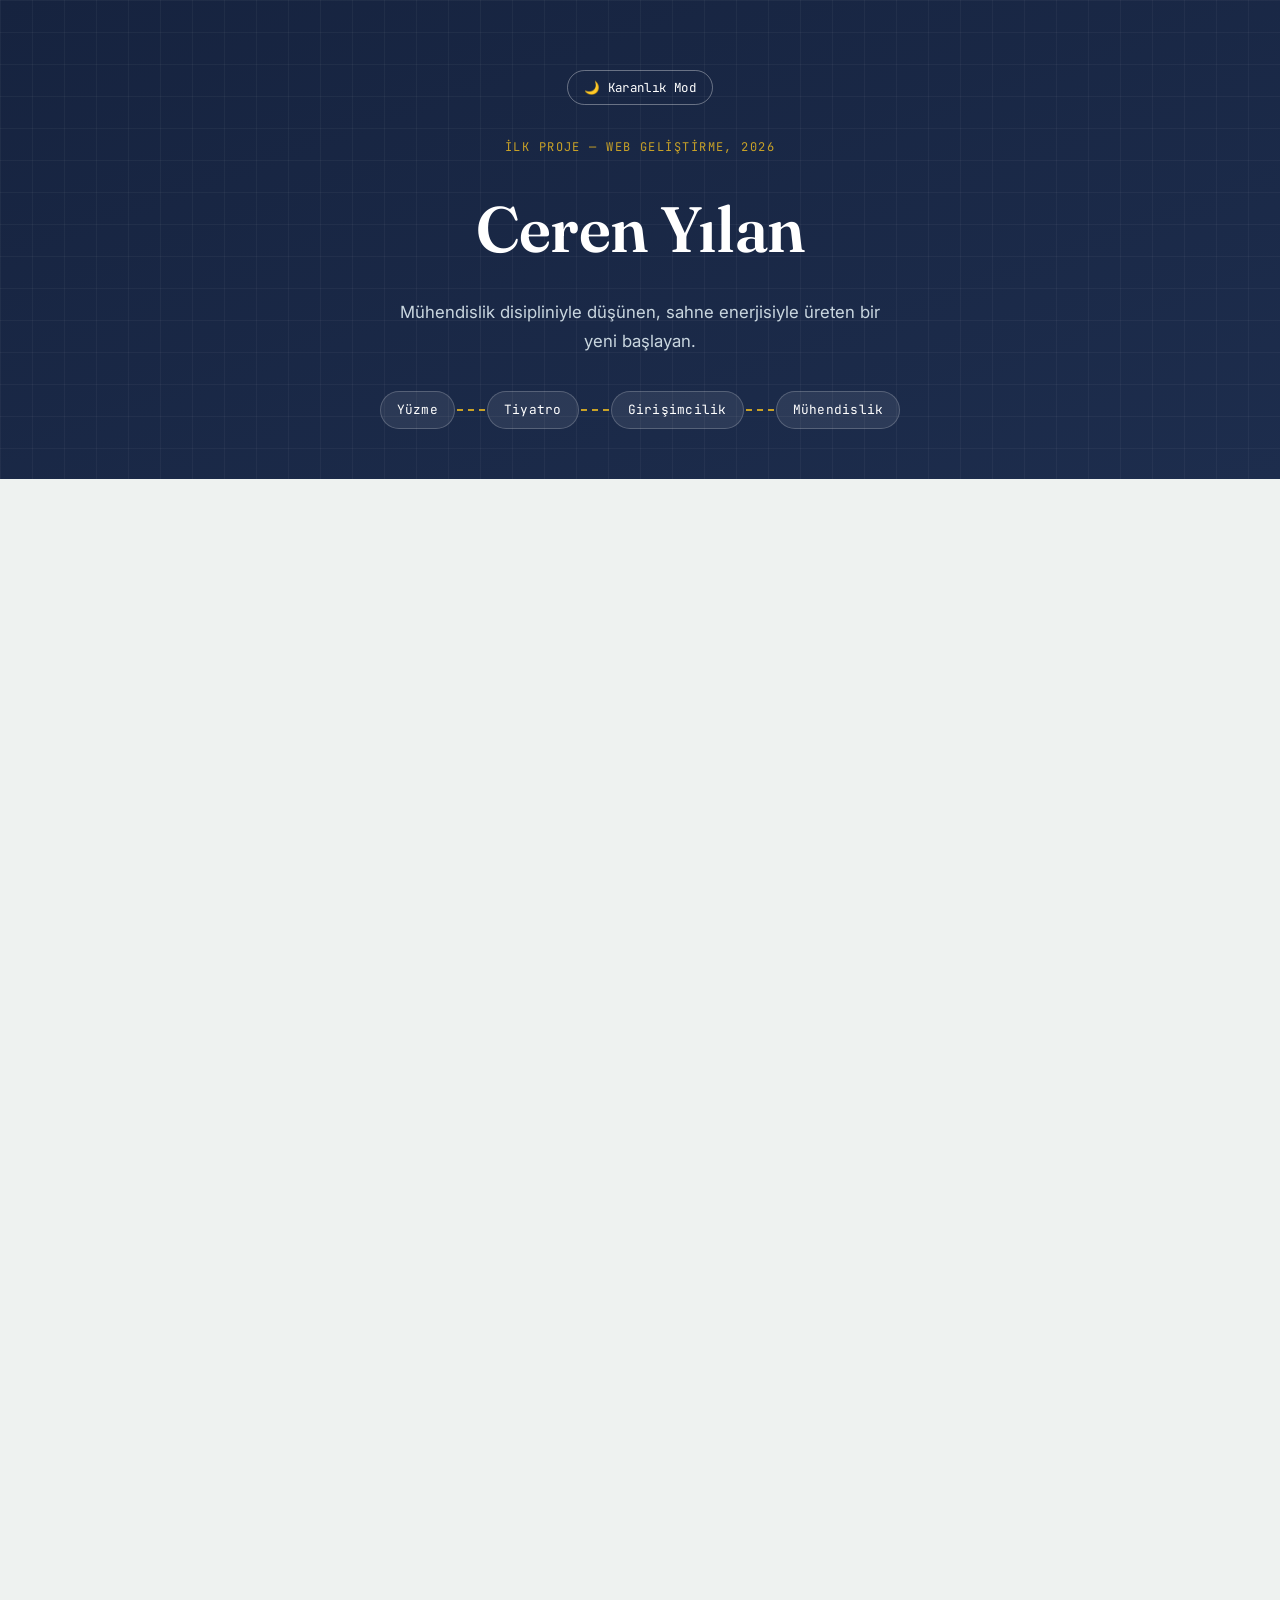
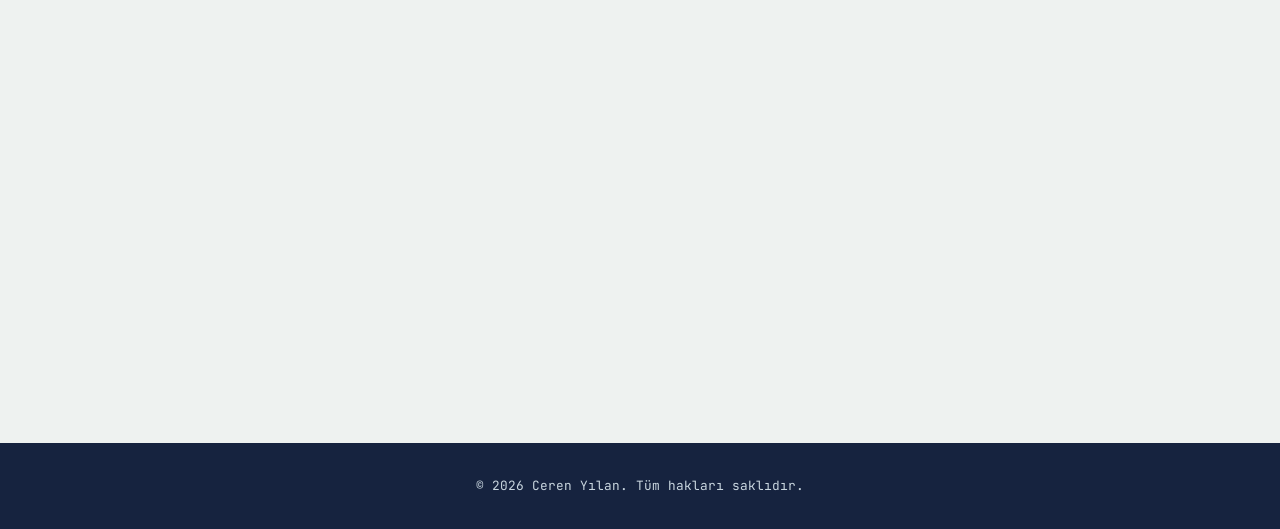
==== projeler/todo-list/index.html @ f523b633 "To-do list projesi eklendi" ====
<!DOCTYPE html>
<!-- Bu satır, tarayıcıya "bu bir HTML5 belgesi" diyor. Her HTML dosyasının en başında olmalı. -->
<html lang="tr">
<!-- <html> tüm sayfayı saran ana kutudur. lang="tr" tarayıcıya sayfanın Türkçe olduğunu söyler. -->

<head>
    <!-- <head> içindekiler EKRANDA GÖRÜNMEZ. Tarayıcıya "arkaplan bilgisi" verir. -->
    <meta charset="UTF-8">
    <!-- Türkçe karakterlerin (ş, ğ, ı, ö, ü, ç) doğru görünmesini sağlar -->
    <meta name="viewport" content="width=device-width, initial-scale=1.0">
    <!-- Telefon ve tablette sayfanın doğru ölçekte açılmasını sağlar (3. aşamada işimize yarayacak) -->
    <title>Portföyüm</title>
    <!-- Bu yazı, tarayıcı sekmesinde (tab) görünür -->
    <link rel="stylesheet" href="style.css">
    <!-- Bu satır, style.css dosyasını bu sayfaya bağlar.
         CSS ve HTML dosyaları AYNI KLASÖRDE olmalı ki bu bağlantı çalışsın. -->

    <link rel="preconnect" href="https://fonts.googleapis.com">
    <link rel="preconnect" href="https://fonts.gstatic.com" crossorigin>
    <link href="https://fonts.googleapis.com/css2?family=Fraunces:opsz,wght@9..144,500;9..144,600;9..144,700&family=Inter:wght@400;500;600&family=JetBrains+Mono:wght@500&display=swap" rel="stylesheet">
    <!-- Google Fonts'tan 3 farklı font ailesi çekiyoruz:
         Fraunces (başlıklar), Inter (gövde metni), JetBrains Mono (etiketler) -->
</head>

<body>
    <!-- <body> içindekiler EKRANDA GÖRÜNÜR. Sitenin gerçek içeriği burada. -->

    <!-- ===== ÜST KISIM / BAŞLIK ===== -->
    <header>
        <button id="tema-butonu">🌙 Karanlık Mod</button>
        <!-- Bu butona JavaScript'te "id ile" erişeceğiz -->

        <p class="eyebrow">İLK PROJE — WEB GELİŞTİRME, 2026</p>
        <!-- "eyebrow" = başlığın üstünde duran küçük, teknik görünümlü etiket -->

        <h1>Ceren Yılan</h1>
        <p class="hero-tagline">Mühendislik disipliniyle düşünen, sahne enerjisiyle üreten bir yeni başlayan.</p>

        <div class="ilgi-alanlari">
            <!-- Kulvar çizgisi mantığı: her etiket, yüzme havuzu şeridi gibi
                 kesikli bir çizgiyle birbirine bağlanıyor. Bu, "farklı
                 alanlardan geçen tek bir yol" fikrini görsel olarak anlatıyor. -->
            <span class="ilgi-etiket">Yüzme</span>
            <span class="kulvar-cizgisi"></span>
            <span class="ilgi-etiket">Tiyatro</span>
            <span class="kulvar-cizgisi"></span>
            <span class="ilgi-etiket">Girişimcilik</span>
            <span class="kulvar-cizgisi"></span>
            <span class="ilgi-etiket">Mühendislik</span>
        </div>
    </header>

    <!-- ===== HAKKIMDA BÖLÜMÜ ===== -->
    <section id="hakkimda" class="reveal">
        <p class="section-eyebrow">TANIŞMA</p>
        <h2>Hakkımda</h2>
        <p>
            Merhaba! Ben Ceren. Şu anda web geliştirmeyi öğreniyorum ve
            bu site benim ilk projem. İlgi alanlarım: yüzme, tiyatro,
            girişimcilik ve mühendislik.
        </p>
    </section>

    <!-- ===== YETENEKLER BÖLÜMÜ ===== -->
    <section id="yetenekler" class="reveal">
        <p class="section-eyebrow">ARAÇ ÇANTASI</p>
        <h2>Yetenekler</h2>
        <ul>
            <li>HTML</li>
            <li>CSS (öğreniyorum)</li>
            <li>JavaScript (öğreniyorum)</li>
        </ul>
    </section>

    <!-- ===== PROJELER BÖLÜMÜ ===== -->
    <section id="projeler" class="reveal">
        <p class="section-eyebrow">ÇALIŞMALAR</p>
        <h2>Projelerim</h2>

        <div class="proje-karti">
            <h3>Proje 1: Bu Site!</h3>
            <p>Sıfırdan HTML, CSS ve JavaScript öğrenerek yaptığım ilk portföy sitem.</p>
        </div>

        <div class="proje-karti">
            <h3>Proje 2: Yapılacaklar Listesi</h3>
            <p>Diziler, dinamik DOM oluşturma ve olay delegasyonu kullanarak yaptığım bir to-do list uygulaması.</p>
            <a href="projeler/todo-list/index.html" class="proje-linki">Projeyi Gör →</a>
        </div>
    </section>

    <!-- ===== İLETİŞİM BÖLÜMÜ ===== -->
    <section id="iletisim" class="reveal">
        <p class="section-eyebrow">BAĞLANTI</p>
        <h2>İletişim</h2>
        <p>Bana ulaşmak için:</p>
        <ul>
            <li>E-posta: <a href="mailto:cerenyilan05@gmail.com">cerenyilan05@gmail.com</a></li>
            <li>LinkedIn: <a href="https://www.linkedin.com/in/ceren-yilan">Ceren Yılan</a></li>
            <li>GitHub: <a href="https://github.com/cerenyilan">cerenyilan</a></li>
        </ul>
    </section>

    <!-- ===== ALT BİLGİ ===== -->
    <footer>
        <p>&copy; 2026 Ceren Yılan. Tüm hakları saklıdır.</p>
    </footer>

    <script src="script.js"></script>
    <!-- script etiketini body'nin EN SONUNA koyuyoruz.
         Neden? Çünkü JavaScript, sayfadaki elemanlara erişmeye çalışır
         (örn. tema-butonu). Eğer script HTML'in en başında olsaydı,
         buton henüz yüklenmeden JS onu aramaya çalışır ve HATA verirdi.
         En sona koymak, "önce sayfayı kur, sonra JS'i çalıştır" demektir. -->

</body>
</html>
---- projeler/todo-list/style.css ----
/* ============================================
   0. TASARIM TOKENLARI (CSS DEĞİŞKENLERİ)
   Bu, YENİ bir CSS kavramı: "CSS Custom Properties" (değişkenler).
   --isim: değer; şeklinde tanımlanır, sonra var(--isim) ile
   istediğin yerde kullanılır. Faydası: rengi TEK yerden değiştirip
   tüm siteye yayabilirsin, her yerde tek tek aramana gerek kalmaz.
   ============================================ */
:root {
    /* Renk paleti */
    --renk-lacivert: #16233f;      /* Ana koyu renk - mühendislik/ciddiyet */
    --renk-lacivert-2: #1d2d4d;    /* Lacivertin biraz açığı - gradyanlar için */
    --renk-kagit: #eef2f0;         /* Açık arkaplan - su/deniz köpüğü tonu */
    --renk-metin: #1c2b3a;         /* Ana metin rengi */
    --renk-teal: #1f7a72;          /* Ana vurgu - su, mühendislik */
    --renk-altin: #c9a227;         /* İkincil vurgu - sahne/tiyatro ışığı */
    --renk-gri-acik: #dfe6e3;      /* Kenarlıklar, ayraçlar için soft gri */

    /* Tipografi */
    --font-baslik: 'Fraunces', Georgia, serif;
    --font-govde: 'Inter', 'Segoe UI', Arial, sans-serif;
    --font-mono: 'JetBrains Mono', monospace;
}

/* ============================================
   1. GENEL SIFIRLAMA (RESET)
   ============================================ */
* {
    margin: 0;
    padding: 0;
    box-sizing: border-box;
}

/* ============================================
   2. TEMEL GÖVDE (BODY) AYARLARI
   ============================================ */
body {
    font-family: var(--font-govde);
    background-color: var(--renk-kagit);
    color: var(--renk-metin);
    line-height: 1.7;
    transition: background-color 0.3s ease, color 0.3s ease;
    /* Karanlık moda geçişin ANİ değil, yumuşak olmasını sağlar */
}

/* ============================================
   3. ÜST KISIM (HEADER) - YENİ TASARIM
   ============================================ */
header {
    background: linear-gradient(160deg, var(--renk-lacivert) 0%, var(--renk-lacivert-2) 100%);
    /* linear-gradient -> tek düz renk yerine iki renk arasında yumuşak geçiş.
       160deg, geçişin açısını belirtiyor (yukarıdan aşağıya, hafif çapraz) */
    color: #ffffff;
    text-align: center;
    padding: 70px 20px 50px;
    position: relative;
    overflow: hidden;
}

header::before {
    /* ::before -> elemanın İÇİNE, görünmeyen "hayalet" bir kutu ekler.
       Burada header'ın arkasına ince bir kılavuz-çizgisi deseni koyuyoruz,
       mühendislik/blueprint (teknik çizim) hissi vermesi için. */
    content: "";
    position: absolute;
    inset: 0;
    background-image:
        linear-gradient(rgba(255, 255, 255, 0.04) 1px, transparent 1px),
        linear-gradient(90deg, rgba(255, 255, 255, 0.04) 1px, transparent 1px);
    background-size: 32px 32px;
    /* Bu iki gradient, yatay ve dikey ince çizgiler oluşturup
       ızgara (grid) kağıdı görünümü veriyor - mühendislik defteri gibi */
    pointer-events: none;
    /* Bu katmana tıklanamaz, sadece görsel amaçlı */
}

#tema-butonu {
    position: relative;
    background-color: transparent;
    color: white;
    border: 1px solid rgba(255, 255, 255, 0.35);
    padding: 8px 16px;
    border-radius: 20px;
    cursor: pointer;
    font-family: var(--font-mono);
    font-size: 0.78rem;
    letter-spacing: 0.03em;
    margin-bottom: 32px;
    transition: background-color 0.2s ease, border-color 0.2s ease;
}

#tema-butonu:hover {
    background-color: rgba(255, 255, 255, 0.1);
    border-color: rgba(255, 255, 255, 0.6);
}

.eyebrow {
    position: relative;
    font-family: var(--font-mono);
    font-size: 0.75rem;
    letter-spacing: 0.12em;
    color: var(--renk-altin);
    margin-bottom: 18px;
}

header h1 {
    position: relative;
    font-family: var(--font-baslik);
    font-weight: 600;
    font-size: clamp(2.5rem, 6vw, 4rem);
    /* clamp(min, tercih-edilen, max) -> ekran boyutuna göre otomatik
       ölçeklenen font boyutu. Bunu manuel media query yazmadan halleder. */
    letter-spacing: -0.01em;
    margin-bottom: 14px;
}

.hero-tagline {
    position: relative;
    font-size: 1.05rem;
    color: #c9d6df;
    max-width: 480px;
    margin: 0 auto 36px;
}

/* --- İmza öğesi: kulvar çizgisiyle bağlanan ilgi alanı etiketleri --- */
.ilgi-alanlari {
    position: relative;
    display: flex;
    align-items: center;
    justify-content: center;
    flex-wrap: wrap;
    gap: 0;
    max-width: 640px;
    margin: 0 auto;
}

.ilgi-etiket {
    font-family: var(--font-mono);
    font-size: 0.8rem;
    letter-spacing: 0.02em;
    color: #ffffff;
    background-color: rgba(255, 255, 255, 0.08);
    border: 1px solid rgba(255, 255, 255, 0.2);
    padding: 7px 16px;
    border-radius: 999px;
    white-space: nowrap;
}

.kulvar-cizgisi {
    /* Yüzme havuzu kulvar şeridini simgeleyen kesikli çizgi */
    width: 28px;
    height: 0;
    border-top: 2px dashed var(--renk-altin);
    margin: 0 2px;
}

/* ============================================
   4. BÖLÜMLER (SECTIONS) - GENEL KURAL
   ============================================ */
section {
    max-width: 800px;
    margin: 0 auto;
    padding: 64px 20px;
}

.section-eyebrow {
    font-family: var(--font-mono);
    font-size: 0.72rem;
    letter-spacing: 0.14em;
    color: var(--renk-teal);
    margin-bottom: 10px;
}

section h2 {
    font-family: var(--font-baslik);
    font-weight: 600;
    font-size: 1.9rem;
    color: var(--renk-lacivert);
    margin-bottom: 24px;
    padding-bottom: 10px;
    border-bottom: 2px solid var(--renk-gri-acik);
    display: inline-block;
}

section p {
    max-width: 640px;
}

/* ============================================
   5. SCROLL REVEAL ANİMASYONU
   JavaScript, bir bölüm ekrana girdiğinde ".gorunur" class'ını
   ekleyecek. Burada CSS, o class YOKKEN elemanın "gizli ve biraz
   aşağıda" olmasını, class GELDİĞİNDE ise yumuşakça belirmesini
   tanımlıyor. Asıl hareketi tetikleyen JS, ama nasıl görüneceğini
   CSS söylüyor.
   ============================================ */
.reveal {
    opacity: 0;
    transform: translateY(24px);
    transition: opacity 0.6s ease, transform 0.6s ease;
}

.reveal.gorunur {
    opacity: 1;
    transform: translateY(0);
}

/* ============================================
   6. YETENEKLER LİSTESİ
   ============================================ */
#yetenekler ul {
    list-style: none;
    display: flex;
    flex-wrap: wrap;
    gap: 12px;
}

#yetenekler li {
    background-color: var(--renk-lacivert);
    color: white;
    font-family: var(--font-mono);
    font-size: 0.85rem;
    padding: 8px 18px;
    border-radius: 6px;
    /* Tam yuvarlak yerine hafif köşeli - "etiket" değil "modül" hissi,
       mühendislik/teknik referansa daha uygun */
}

/* ============================================
   7. PROJE KARTLARI
   ============================================ */
.proje-karti {
    background-color: #ffffff;
    border: 1px solid var(--renk-gri-acik);
    border-left: 3px solid var(--renk-teal);
    /* Sol kenarda kalın renkli çizgi - "bu bir dosya/kayıt" hissi verir */
    border-radius: 4px;
    padding: 26px 28px;
    margin-bottom: 18px;
    transition: transform 0.2s ease, box-shadow 0.2s ease, border-left-color 0.2s ease;
}

.proje-karti:hover {
    transform: translateX(4px);
    /* Yukarı değil, sağa kayma - kart bir "dosya çekmecesi" gibi açılıyor hissi */
    box-shadow: 0 8px 24px rgba(22, 35, 63, 0.1);
    border-left-color: var(--renk-altin);
}

.proje-karti h3 {
    font-family: var(--font-baslik);
    font-weight: 600;
    color: var(--renk-lacivert);
    margin-bottom: 8px;
    font-size: 1.15rem;
}

.proje-linki {
    display: inline-block;
    margin-top: 10px;
    font-family: var(--font-mono);
    font-size: 0.82rem;
    color: var(--renk-teal);
    text-decoration: none;
    font-weight: 600;
}

.proje-linki:hover {
    text-decoration: underline;
}

/* ============================================
   8. İLETİŞİM BÖLÜMÜ LİNKLERİ
   ============================================ */
#iletisim ul {
    list-style: none;
}

#iletisim li {
    margin-bottom: 10px;
    font-family: var(--font-mono);
    font-size: 0.92rem;
}

#iletisim a {
    color: var(--renk-teal);
    text-decoration: none;
    font-weight: 600;
    border-bottom: 1px solid transparent;
    transition: border-color 0.2s ease;
}

#iletisim a:hover {
    border-bottom-color: var(--renk-teal);
}

/* ============================================
   9. ALT BİLGİ (FOOTER)
   ============================================ */
footer {
    text-align: center;
    padding: 32px 20px;
    background-color: var(--renk-lacivert);
    color: #c9d6df;
    font-family: var(--font-mono);
    font-size: 0.8rem;
    margin-top: 20px;
}

/* ============================================
   10. TEMA BUTONU İÇİN EK KURAL
   (Not: temel stil yukarıda #tema-butonu içinde tanımlı, bu boşluk
   ileride ek dark-mode-özel buton stilleri gerekirse burada durur)
   ============================================ */

/* ============================================
   11. KARANLIK MOD (DARK MODE)
   ============================================ */
body.karanlik-mod {
    background-color: #12181f;
    color: #dfe6e3;
}

body.karanlik-mod section h2 {
    color: #eef2f0;
    border-bottom-color: #2a3542;
}

body.karanlik-mod .proje-karti {
    background-color: #1a222b;
    border-color: #2a3542;
}

body.karanlik-mod .proje-karti h3 {
    color: #eef2f0;
}

body.karanlik-mod #yetenekler li {
    background-color: var(--renk-teal);
}

/* ============================================
   12. RESPONSIVE DESIGN (DUYARLI TASARIM)
   ============================================ */
@media (max-width: 768px) {

    header {
        padding: 50px 16px 40px;
    }

    header h1 {
        font-size: 2.2rem;
    }

    .hero-tagline {
        font-size: 0.95rem;
    }

    .ilgi-alanlari {
        gap: 8px;
    }

    .kulvar-cizgisi {
        display: none;
        /* Dar ekranda kulvar çizgileri kalabalık yapar, gizliyoruz */
    }

    section {
        padding: 44px 16px;
    }

    section h2 {
        font-size: 1.5rem;
    }

    #yetenekler ul {
        justify-content: center;
    }

    .proje-karti {
        padding: 18px 20px;
    }

    .proje-karti:hover {
        transform: none;
    }
}

@media (max-width: 400px) {
    header h1 {
        font-size: 1.8rem;
    }

    .ilgi-etiket {
        font-size: 0.72rem;
        padding: 6px 12px;
    }
}

/* ============================================
   13. ERİŞİLEBİLİRLİK: KLAVYE ODAĞI
   Klavye ile (Tab tuşuyla) gezinen kullanıcılar için, odaklanılan
   elemanın etrafında görünür bir çerçeve bırakıyoruz. Bunu CSS ile
   kaldırmak yaygın bir hatadır - biz bilerek koruyoruz.
   ============================================ */
a:focus-visible,
button:focus-visible {
    outline: 2px solid var(--renk-teal);
    outline-offset: 3px;
}
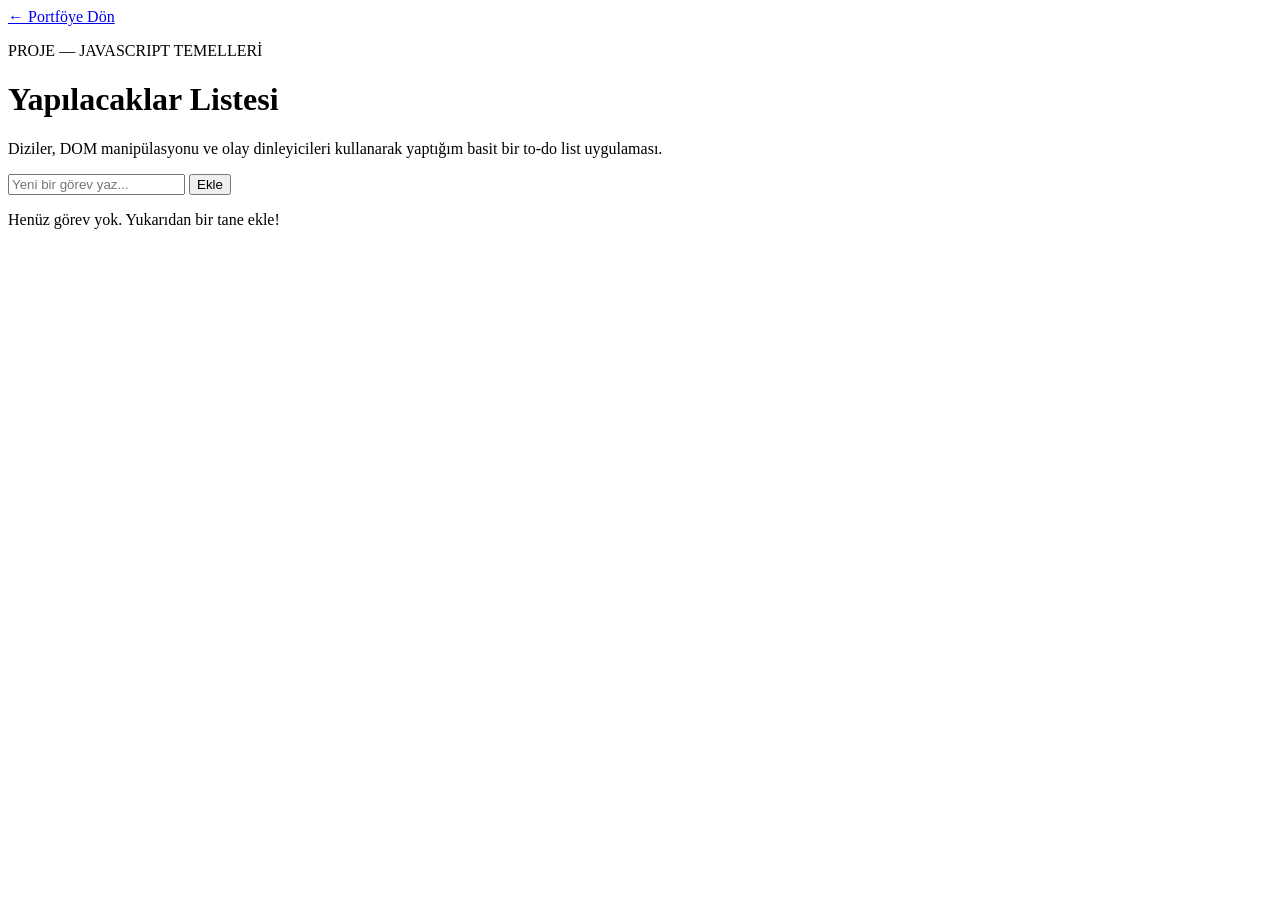
==== commit 0c8d9bf1: "Rename TODOLIST-index.html to index.html" ====
--- a/projeler/todo-list/index.html
+++ b/projeler/todo-list/index.html
@@ -1,117 +1,52 @@
 <!DOCTYPE html>
-<!-- Bu satır, tarayıcıya "bu bir HTML5 belgesi" diyor. Her HTML dosyasının en başında olmalı. -->
 <html lang="tr">
-<!-- <html> tüm sayfayı saran ana kutudur. lang="tr" tarayıcıya sayfanın Türkçe olduğunu söyler. -->
 
 <head>
-    <!-- <head> içindekiler EKRANDA GÖRÜNMEZ. Tarayıcıya "arkaplan bilgisi" verir. -->
     <meta charset="UTF-8">
-    <!-- Türkçe karakterlerin (ş, ğ, ı, ö, ü, ç) doğru görünmesini sağlar -->
     <meta name="viewport" content="width=device-width, initial-scale=1.0">
-    <!-- Telefon ve tablette sayfanın doğru ölçekte açılmasını sağlar (3. aşamada işimize yarayacak) -->
-    <title>Portföyüm</title>
-    <!-- Bu yazı, tarayıcı sekmesinde (tab) görünür -->
+    <title>Yapılacaklar Listesi | Ceren Yılan</title>
     <link rel="stylesheet" href="style.css">
-    <!-- Bu satır, style.css dosyasını bu sayfaya bağlar.
-         CSS ve HTML dosyaları AYNI KLASÖRDE olmalı ki bu bağlantı çalışsın. -->
-
     <link rel="preconnect" href="https://fonts.googleapis.com">
     <link rel="preconnect" href="https://fonts.gstatic.com" crossorigin>
-    <link href="https://fonts.googleapis.com/css2?family=Fraunces:opsz,wght@9..144,500;9..144,600;9..144,700&family=Inter:wght@400;500;600&family=JetBrains+Mono:wght@500&display=swap" rel="stylesheet">
-    <!-- Google Fonts'tan 3 farklı font ailesi çekiyoruz:
-         Fraunces (başlıklar), Inter (gövde metni), JetBrains Mono (etiketler) -->
+    <link href="https://fonts.googleapis.com/css2?family=Inter:wght@400;500;600&family=JetBrains+Mono:wght@500&display=swap" rel="stylesheet">
 </head>
 
 <body>
-    <!-- <body> içindekiler EKRANDA GÖRÜNÜR. Sitenin gerçek içeriği burada. -->
 
-    <!-- ===== ÜST KISIM / BAŞLIK ===== -->
-    <header>
-        <button id="tema-butonu">🌙 Karanlık Mod</button>
-        <!-- Bu butona JavaScript'te "id ile" erişeceğiz -->
+    <div class="sayfa">
 
-        <p class="eyebrow">İLK PROJE — WEB GELİŞTİRME, 2026</p>
-        <!-- "eyebrow" = başlığın üstünde duran küçük, teknik görünümlü etiket -->
+        <a href="/index.html" class="geri-linki">← Portföye Dön</a>
+        <!-- "/index.html" -> başındaki "/" işareti, "sitenin KÖKÜNDEN
+             başla" demek. Böylece hangi klasörde olursak olalım
+             (todo-list'in içinde bile), her zaman doğru şekilde ana
+             sayfaya gider. -->
 
-        <h1>Ceren Yılan</h1>
-        <p class="hero-tagline">Mühendislik disipliniyle düşünen, sahne enerjisiyle üreten bir yeni başlayan.</p>
+        <header>
+            <p class="eyebrow">PROJE — JAVASCRIPT TEMELLERİ</p>
+            <h1>Yapılacaklar Listesi</h1>
+            <p class="aciklama">Diziler, DOM manipülasyonu ve olay dinleyicileri kullanarak yaptığım basit bir to-do list uygulaması.</p>
+        </header>
 
-        <div class="ilgi-alanlari">
-            <!-- Kulvar çizgisi mantığı: her etiket, yüzme havuzu şeridi gibi
-                 kesikli bir çizgiyle birbirine bağlanıyor. Bu, "farklı
-                 alanlardan geçen tek bir yol" fikrini görsel olarak anlatıyor. -->
-            <span class="ilgi-etiket">Yüzme</span>
-            <span class="kulvar-cizgisi"></span>
-            <span class="ilgi-etiket">Tiyatro</span>
-            <span class="kulvar-cizgisi"></span>
-            <span class="ilgi-etiket">Girişimcilik</span>
-            <span class="kulvar-cizgisi"></span>
-            <span class="ilgi-etiket">Mühendislik</span>
-        </div>
-    </header>
+        <main>
+            <!-- ===== GÖREV EKLEME ALANI ===== -->
+            <div class="ekleme-alani">
+                <input type="text" id="gorev-input" placeholder="Yeni bir görev yaz..." maxlength="80">
+                <button id="ekle-butonu">Ekle</button>
+            </div>
 
-    <!-- ===== HAKKIMDA BÖLÜMÜ ===== -->
-    <section id="hakkimda" class="reveal">
-        <p class="section-eyebrow">TANIŞMA</p>
-        <h2>Hakkımda</h2>
-        <p>
-            Merhaba! Ben Ceren. Şu anda web geliştirmeyi öğreniyorum ve
-            bu site benim ilk projem. İlgi alanlarım: yüzme, tiyatro,
-            girişimcilik ve mühendislik.
-        </p>
-    </section>
+            <!-- ===== GÖREV LİSTESİ ===== -->
+            <!-- Bu liste BOŞ - JavaScript, kullanıcı görev ekledikçe
+                 buraya <li> etiketlerini KENDİSİ oluşturup ekleyecek.
+                 Buna "dinamik DOM oluşturma" denir. -->
+            <ul id="gorev-listesi"></ul>
 
-    <!-- ===== YETENEKLER BÖLÜMÜ ===== -->
-    <section id="yetenekler" class="reveal">
-        <p class="section-eyebrow">ARAÇ ÇANTASI</p>
-        <h2>Yetenekler</h2>
-        <ul>
-            <li>HTML</li>
-            <li>CSS (öğreniyorum)</li>
-            <li>JavaScript (öğreniyorum)</li>
-        </ul>
-    </section>
+            <!-- ===== BOŞ DURUM MESAJI ===== -->
+            <p id="bos-mesaji" class="bos-mesaji">Henüz görev yok. Yukarıdan bir tane ekle!</p>
+        </main>
 
-    <!-- ===== PROJELER BÖLÜMÜ ===== -->
-    <section id="projeler" class="reveal">
-        <p class="section-eyebrow">ÇALIŞMALAR</p>
-        <h2>Projelerim</h2>
-
-        <div class="proje-karti">
-            <h3>Proje 1: Bu Site!</h3>
-            <p>Sıfırdan HTML, CSS ve JavaScript öğrenerek yaptığım ilk portföy sitem.</p>
-        </div>
-
-        <div class="proje-karti">
-            <h3>Proje 2: Yapılacaklar Listesi</h3>
-            <p>Diziler, dinamik DOM oluşturma ve olay delegasyonu kullanarak yaptığım bir to-do list uygulaması.</p>
-            <a href="projeler/todo-list/index.html" class="proje-linki">Projeyi Gör →</a>
-        </div>
-    </section>
-
-    <!-- ===== İLETİŞİM BÖLÜMÜ ===== -->
-    <section id="iletisim" class="reveal">
-        <p class="section-eyebrow">BAĞLANTI</p>
-        <h2>İletişim</h2>
-        <p>Bana ulaşmak için:</p>
-        <ul>
-            <li>E-posta: <a href="mailto:cerenyilan05@gmail.com">cerenyilan05@gmail.com</a></li>
-            <li>LinkedIn: <a href="https://www.linkedin.com/in/ceren-yilan">Ceren Yılan</a></li>
-            <li>GitHub: <a href="https://github.com/cerenyilan">cerenyilan</a></li>
-        </ul>
-    </section>
-
-    <!-- ===== ALT BİLGİ ===== -->
-    <footer>
-        <p>&copy; 2026 Ceren Yılan. Tüm hakları saklıdır.</p>
-    </footer>
+    </div>
 
     <script src="script.js"></script>
-    <!-- script etiketini body'nin EN SONUNA koyuyoruz.
-         Neden? Çünkü JavaScript, sayfadaki elemanlara erişmeye çalışır
-         (örn. tema-butonu). Eğer script HTML'in en başında olsaydı,
-         buton henüz yüklenmeden JS onu aramaya çalışır ve HATA verirdi.
-         En sona koymak, "önce sayfayı kur, sonra JS'i çalıştır" demektir. -->
 
 </body>
 </html>
